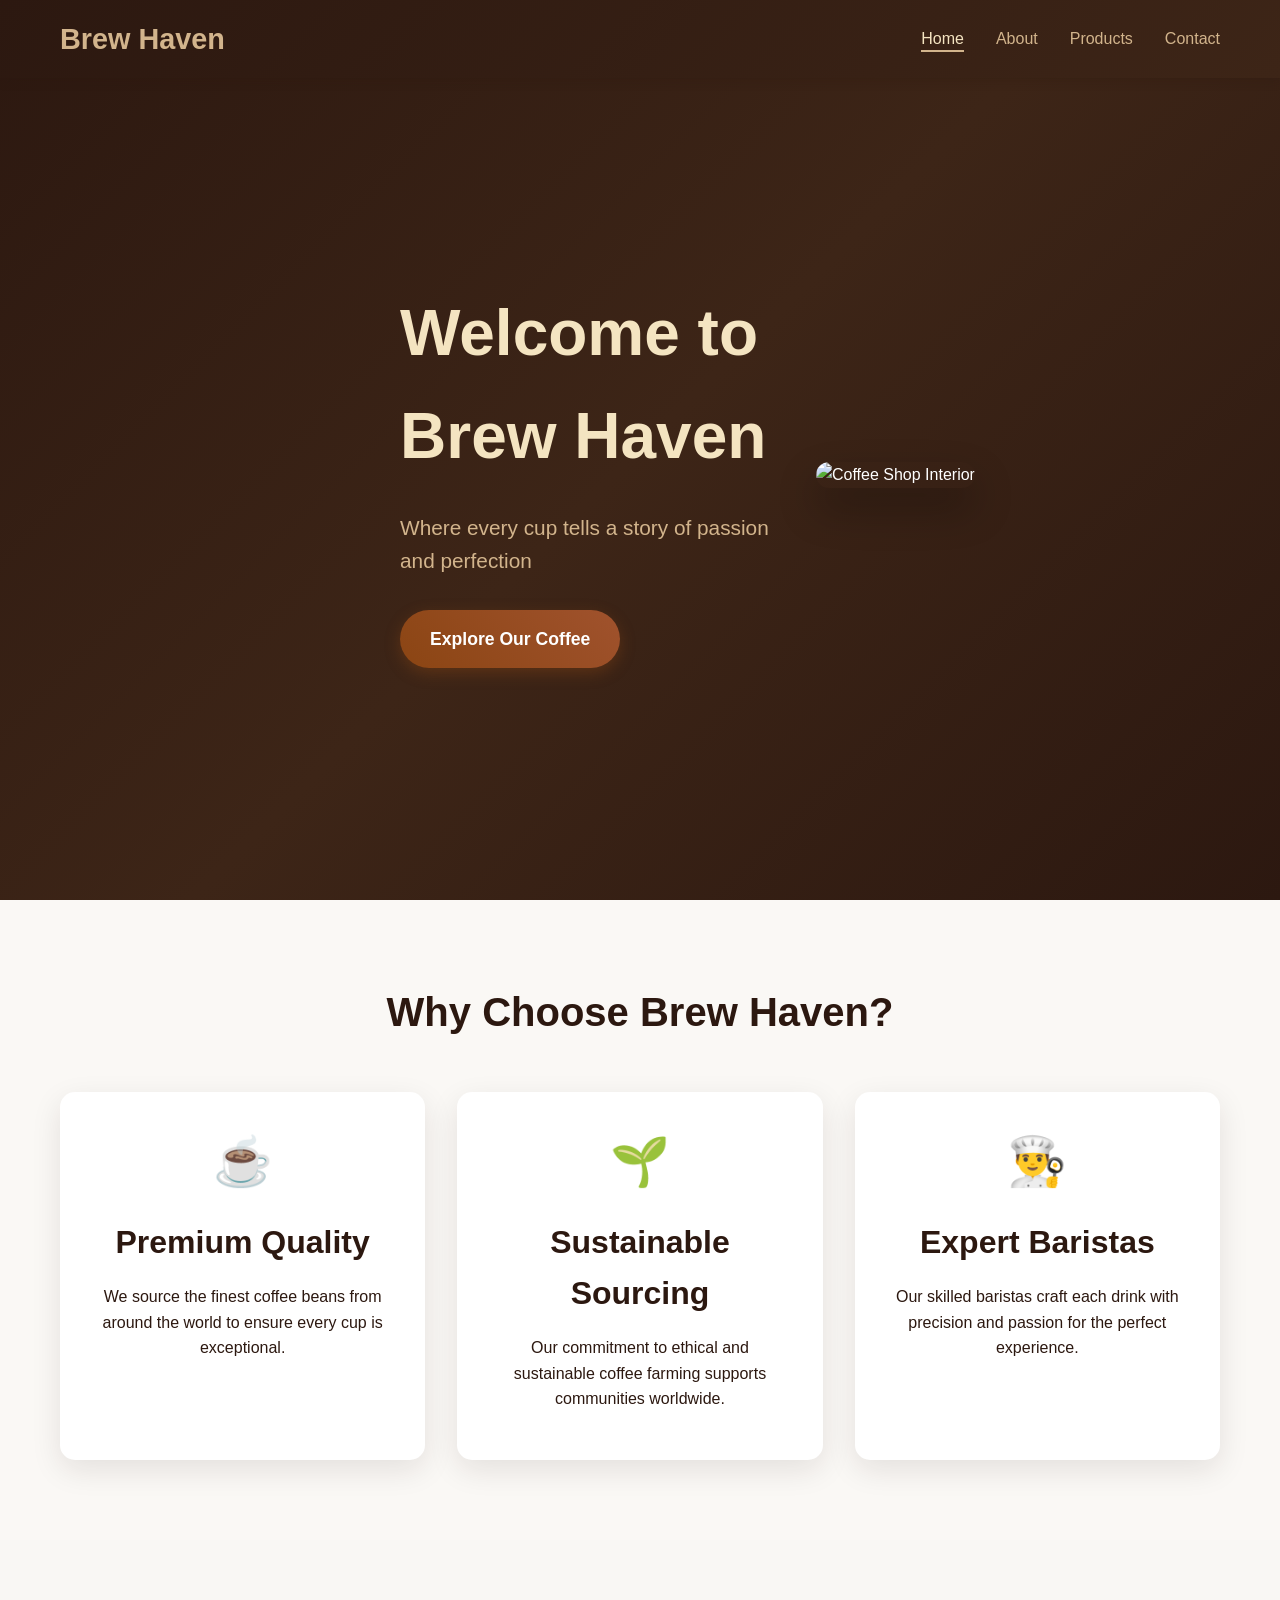
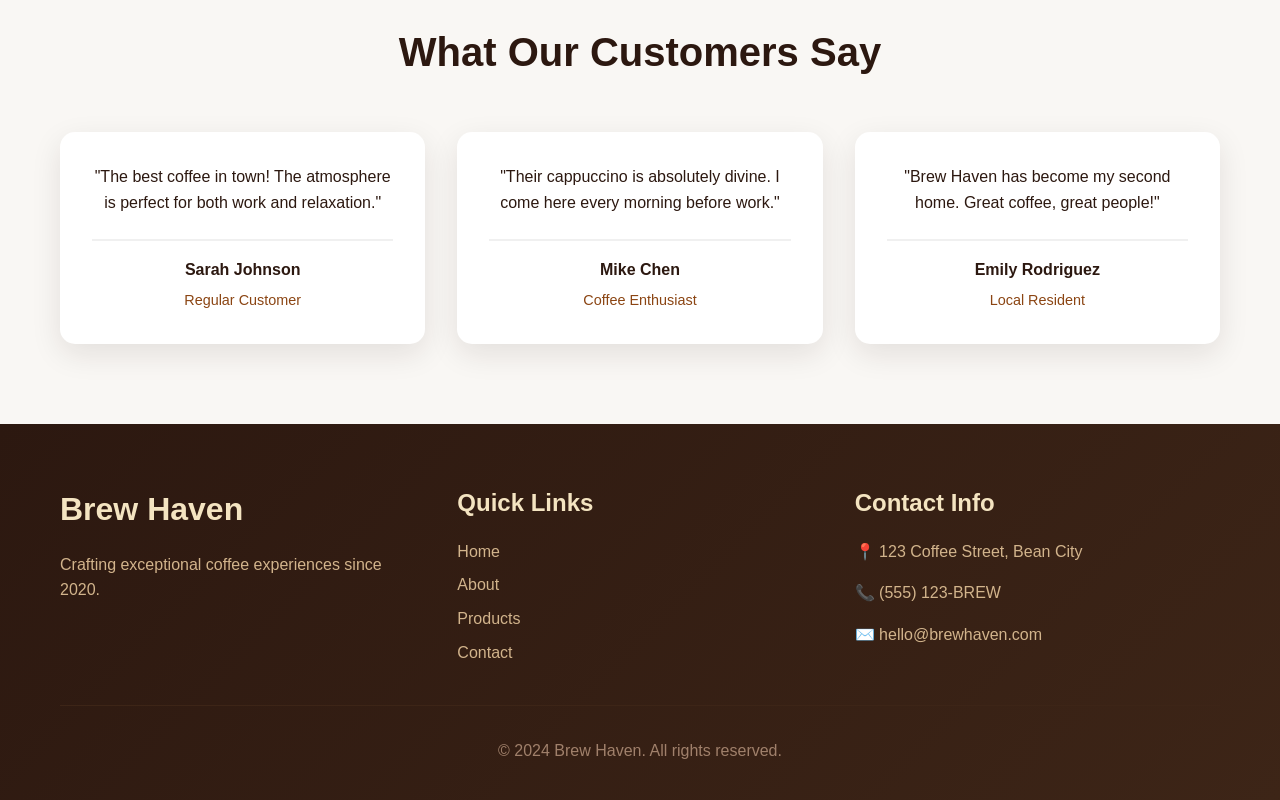
==== index.html @ 13710eea "First" ====
<!DOCTYPE html>
<html lang="en">
<head>
    <meta charset="UTF-8">
    <meta name="viewport" content="width=device-width, initial-scale=1.0">
    <title>Brew Haven - Home</title>
    <link rel="stylesheet" href="style.css">
</head>
<body>
    <nav class="navbar">
        <div class="nav-container">
            <div class="logo">
                <h2>Brew Haven</h2>
            </div>
            <ul class="nav-menu">
                <li><a href="index.html" class="nav-link active">Home</a></li>
                <li><a href="About.html" class="nav-link">About</a></li>
                <li><a href="Categories.html" class="nav-link">Products</a></li>
                <li><a href="ContactUs.html" class="nav-link">Contact</a></li>
            </ul>
            <div class="hamburger">
                <span class="bar"></span>
                <span class="bar"></span>
                <span class="bar"></span>
            </div>
        </div>
    </nav>

    <section class="hero">
        <div class="hero-content">
            <h1>Welcome to Brew Haven</h1>
            <p>Where every cup tells a story of passion and perfection</p>
            <a href="Categories.html" class="cta-button">Explore Our Coffee</a>
        </div>
        <div class="hero-image">
            <img src="https://images.unsplash.com/photo-1447933601403-0c6688de566e?ixlib=rb-4.0.3&ixid=M3wxMjA3fDB8MHxwaG90by1wYWdlfHx8fGVufDB8fHx8fA%3D%3D&auto=format&fit=crop&w=1000&q=80" alt="Coffee Shop Interior">
        </div>
    </section>

    <section class="features">
        <div class="container">
            <h2>Why Choose Brew Haven?</h2>
            <div class="feature-grid">
                <div class="feature-card">
                    <div class="feature-icon">☕</div>
                    <h3>Premium Quality</h3>
                    <p>We source the finest coffee beans from around the world to ensure every cup is exceptional.</p>
                </div>
                <div class="feature-card">
                    <div class="feature-icon">🌱</div>
                    <h3>Sustainable Sourcing</h3>
                    <p>Our commitment to ethical and sustainable coffee farming supports communities worldwide.</p>
                </div>
                <div class="feature-card">
                    <div class="feature-icon">👨‍🍳</div>
                    <h3>Expert Baristas</h3>
                    <p>Our skilled baristas craft each drink with precision and passion for the perfect experience.</p>
                </div>
            </div>
        </div>
    </section>

    <section class="testimonials">
        <div class="container">
            <h2>What Our Customers Say</h2>
            <div class="testimonial-grid">
                <div class="testimonial-card">
                    <p>"The best coffee in town! The atmosphere is perfect for both work and relaxation."</p>
                    <div class="customer-info">
                        <strong>Sarah Johnson</strong>
                        <span>Regular Customer</span>
                    </div>
                </div>
                <div class="testimonial-card">
                    <p>"Their cappuccino is absolutely divine. I come here every morning before work."</p>
                    <div class="customer-info">
                        <strong>Mike Chen</strong>
                        <span>Coffee Enthusiast</span>
                    </div>
                </div>
                <div class="testimonial-card">
                    <p>"Brew Haven has become my second home. Great coffee, great people!"</p>
                    <div class="customer-info">
                        <strong>Emily Rodriguez</strong>
                        <span>Local Resident</span>
                    </div>
                </div>
            </div>
        </div>
    </section>

    <footer class="footer">
        <div class="container">
            <div class="footer-content">
                <div class="footer-section">
                    <h3>Brew Haven</h3>
                    <p>Crafting exceptional coffee experiences since 2020.</p>
                </div>
                <div class="footer-section">
                    <h4>Quick Links</h4>
                    <ul>
                        <li><a href="index.html">Home</a></li>
                        <li><a href="about.html">About</a></li>
                        <li><a href="products.html">Products</a></li>
                        <li><a href="contact.html">Contact</a></li>
                    </ul>
                </div>
                <div class="footer-section">
                    <h4>Contact Info</h4>
                    <p>📍 123 Coffee Street, Bean City</p>
                    <p>📞 (555) 123-BREW</p>
                    <p>✉️ hello@brewhaven.com</p>
                </div>
            </div>
            <div class="footer-bottom">
                <p>&copy; 2024 Brew Haven. All rights reserved.</p>
            </div>
        </div>
    </footer>

    <script src="script.js"></script>
</body>
</html>
---- style.css ----
/* Reset and Base Styles */
* {
    margin: 0;
    padding: 0;
    box-sizing: border-box;
}

body {
    font-family: 'Segoe UI', Tahoma, Geneva, Verdana, sans-serif;
    line-height: 1.6;
    color: #2c1810;
    background-color: #faf8f5;
}

.container {
    max-width: 1200px;
    margin: 0 auto;
    padding: 0 20px;
}

/* Typography */
h1, h2, h3, h4 {
    color: #2c1810;
    margin-bottom: 1rem;
}

h1 { font-size: 3rem; }
h2 { font-size: 2.5rem; }
h3 { font-size: 2rem; }
h4 { font-size: 1.5rem; }

p { margin-bottom: 1rem; }

/* Navigation */
.navbar {
    background: linear-gradient(135deg, #2c1810 0%, #3d2517 100%);
    padding: 1rem 0;
    position: fixed;
    width: 100%;
    top: 0;
    z-index: 1000;
    box-shadow: 0 2px 10px rgba(44, 24, 16, 0.3);
}

.nav-container {
    max-width: 1200px;
    margin: 0 auto;
    padding: 0 20px;
    display: flex;
    justify-content: space-between;
    align-items: center;
}

.logo h2 {
    color: #d2b48c;
    font-size: 1.8rem;
    font-weight: bold;
    margin: 0;
}

.nav-menu {
    display: flex;
    list-style: none;
    gap: 2rem;
}

.nav-link {
    color: #d2b48c;
    text-decoration: none;
    font-weight: 500;
    transition: all 0.3s ease;
    position: relative;
}

.nav-link:hover, .nav-link.active {
    color: #f4e4c1;
    transform: translateY(-2px);
}

.nav-link.active::after {
    content: '';
    position: absolute;
    bottom: -5px;
    left: 0;
    width: 100%;
    height: 2px;
    background: #d2b48c;
}

/* Hamburger Menu */
.hamburger {
    display: none;
    flex-direction: column;
    cursor: pointer;
}

.bar {
    width: 25px;
    height: 3px;
    background-color: #d2b48c;
    margin: 3px 0;
    transition: 0.3s;
}

/* Hero Section */
.hero {
    display: flex;
    align-items: center;
    min-height: 100vh;
    padding: 100px 80px 50px 400px;
  
    background: linear-gradient(135deg, #2c1810 0%, #3d2517 50%, #2c1810 100%);
    color: white;
}

.hero-content {
    flex: 1;
    max-width: 600px;
    margin-right: 2rem;
}

.hero-content h1 {
    font-size: 4rem;
    margin-bottom: 1.5rem;
    color: #f4e4c1;
    animation: fadeInUp 1s ease;
}

.hero-content p {
    font-size: 1.3rem;
    margin-bottom: 2rem;
    color: #d2b48c;
    animation: fadeInUp 1s ease 0.2s both;
}

.hero-image {
    flex: 1;
    max-width: 500px;
    animation: fadeIn 1s ease 0.4s both;
}

.hero-image img {
    width: 100%;
    height: auto;
    border-radius: 15px;
    box-shadow: 0 20px 40px rgba(0, 0, 0, 0.3);
}

.cta-button {
    display: inline-block;
    background: linear-gradient(45deg, #8b4513, #a0522d);
    color: white;
    padding: 15px 30px;
    text-decoration: none;
    border-radius: 50px;
    font-weight: bold;
    font-size: 1.1rem;
    transition: all 0.3s ease;
    box-shadow: 0 5px 15px rgba(139, 69, 19, 0.4);
    animation: fadeInUp 1s ease 0.6s both;
}

.cta-button:hover {
    background: linear-gradient(45deg, #a0522d, #8b4513);
    transform: translateY(-3px);
    box-shadow: 0 8px 25px rgba(139, 69, 19, 0.6);
}

/* Page Header */
.page-header {
    background: linear-gradient(135deg, #2c1810 0%, #3d2517 100%);
    color: white;
    text-align: center;
    padding: 150px 0 80px;
}

.page-header h1 {
    color: #f4e4c1;
    font-size: 3.5rem;
    margin-bottom: 1rem;
}

.page-header p {
    color: #d2b48c;
    font-size: 1.2rem;
}

/* Features Section */
.features {
    padding: 80px 0;
    background: #faf8f5;
}

.features h2 {
    text-align: center;
    margin-bottom: 3rem;
    color: #2c1810;
}

.feature-grid {
    display: grid;
    grid-template-columns: repeat(auto-fit, minmax(300px, 1fr));
    gap: 2rem;
}

.feature-card {
    background: white;
    padding: 2rem;
    border-radius: 15px;
    text-align: center;
    box-shadow: 0 10px 30px rgba(44, 24, 16, 0.1);
    transition: transform 0.3s ease;
}

.feature-card:hover {
    transform: translateY(-10px);
}

.feature-icon {
    font-size: 3rem;
    margin-bottom: 1rem;
}

/* Products Section */
.products-section {
    padding: 80px 0;
}

.filter-buttons {
    display: flex;
    justify-content: center;
    gap: 1rem;
    margin-bottom: 3rem;
    flex-wrap: wrap;
}

.filter-btn {
    padding: 12px 24px;
    border: 2px solid #8b4513;
    background: transparent;
    color: #8b4513;
    border-radius: 25px;
    cursor: pointer;
    font-weight: 500;
    transition: all 0.3s ease;
}

.filter-btn.active, .filter-btn:hover {
    background: #8b4513;
    color: white;
    transform: translateY(-2px);
}

.products-grid {
    display: grid;
    grid-template-columns: repeat(auto-fit, minmax(300px, 1fr));
    gap: 2rem;
}

.product-card {
    background: white;
    border-radius: 15px;
    overflow: hidden;
    box-shadow: 0 10px 30px rgba(44, 24, 16, 0.1);
    transition: transform 0.3s ease;
}

.product-card:hover {
    transform: translateY(-5px);
}

.product-image {
    position: relative;
    height: 250px;
    overflow: hidden;
}

.product-image img {
    width: 100%;
    height: 100%;
    object-fit: cover;
    transition: transform 0.3s ease;
}

.product-card:hover .product-image img {
    transform: scale(1.1);
}

.product-overlay {
    position: absolute;
    top: 0;
    left: 0;
    right: 0;
    bottom: 0;
    background: rgba(44, 24, 16, 0.8);
    display: flex;
    align-items: center;
    justify-content: center;
    opacity: 0;
    transition: opacity 0.3s ease;
}

.product-card:hover .product-overlay {
    opacity: 1;
}

.quick-view-btn {
    padding: 12px 24px;
    background: #d2b48c;
    color: #2c1810;
    border: none;
    border-radius: 25px;
    cursor: pointer;
    font-weight: bold;
    transition: all 0.3s ease;
}

.quick-view-btn:hover {
    background: #f4e4c1;
    transform: scale(1.05);
}

.product-info {
    padding: 1.5rem;
}

.product-info h3 {
    color: #2c1810;
    margin-bottom: 0.5rem;
}

.product-taste {
    color: #666;
    font-style: italic;
    margin-bottom: 1rem;
}

.product-footer {
    display: flex;
    justify-content: space-between;
    align-items: center;
}

.product-price {
    font-size: 1.25rem;
    font-weight: bold;
    color: #8b4513;
}

.add-to-cart {
    padding: 8px 16px;
    background: #8b4513;
    color: white;
    border: none;
    border-radius: 20px;
    cursor: pointer;
    font-weight: 500;
    transition: all 0.3s ease;
}

.add-to-cart:hover {
    background: #a0522d;
    transform: scale(1.05);
}

.loading {
    text-align: center;
    padding: 3rem;
    color: #666;
}

/* Modal */
.modal {
    display: none;
    position: fixed;
    z-index: 2000;
    left: 0;
    top: 0;
    width: 100%;
    height: 100%;
    background-color: rgba(0, 0, 0, 0.8);
}

.modal-content {
    background-color: white;
    margin: 5% auto;
    padding: 0;
    border-radius: 15px;
    width: 90%;
    max-width: 800px;
    position: relative;
}

.close-modal {
    position: absolute;
    right: 20px;
    top: 20px;
    font-size: 2rem;
    cursor: pointer;
    color: #666;
    z-index: 2001;
}

.close-modal:hover {
    color: #2c1810;
}

.modal-body {
    display: flex;
    border-radius: 15px;
    overflow: hidden;
}

.modal-image {
    flex: 1;
    max-width: 400px;
}

.modal-image img {
    width: 100%;
    height: 100%;
    object-fit: cover;
}

.modal-info {
    flex: 1;
    padding: 2rem;
}

.modal-ingredients, .modal-taste {
    margin-bottom: 1rem;
    color: #666;
}

.modal-price {
    font-size: 2rem;
    font-weight: bold;
    color: #8b4513;
    margin-bottom: 2rem;
}

.add-to-cart-btn {
    width: 100%;
    padding: 15px;
    background: #8b4513;
    color: white;
    border: none;
    border-radius: 10px;
    cursor: pointer;
    font-size: 1.1rem;
    font-weight: bold;
    transition: background 0.3s ease;
}

.add-to-cart-btn:hover {
    background: #a0522d;
}

/* About Page Styles */
.about-content {
    padding: 80px 0;
}

.about-grid {
    display: grid;
    grid-template-columns: 1fr 1fr;
    gap: 4rem;
    align-items: center;
}

.about-image img {
    width: 100%;
    border-radius: 15px;
    box-shadow: 0 15px 35px rgba(44, 24, 16, 0.2);
}

.values {
    padding: 80px 0;
    background: #f9f7f4;
}

.values h2 {
    text-align: center;
    margin-bottom: 3rem;
}

.values-grid {
    display: grid;
    grid-template-columns: repeat(auto-fit, minmax(250px, 1fr));
    gap: 2rem;
}

.value-card {
    background: white;
    padding: 2rem;
    border-radius: 15px;
    text-align: center;
    box-shadow: 0 10px 30px rgba(44, 24, 16, 0.1);
}

.value-icon {
    font-size: 3rem;
    margin-bottom: 1rem;
}

.team {
    padding: 80px 0;
}

.team h2 {
    text-align: center;
    margin-bottom: 3rem;
}

.team-grid {
    display: grid;
    grid-template-columns: repeat(auto-fit, minmax(250px, 1fr));
    gap: 2rem;
}

.team-member {
    text-align: center;
    background: white;
    padding: 2rem;
    border-radius: 15px;
    box-shadow: 0 10px 30px rgba(44, 24, 16, 0.1);
}

.member-image {
    width: 150px;
    height: 150px;
    border-radius: 50%;
    overflow: hidden;
    margin: 0 auto 1rem;
}

.member-image img {
    width: 100%;
    height: 100%;
    object-fit: cover;
}

.role {
    color: #8b4513;
    font-weight: bold;
    font-size: 0.9rem;
}

/* Contact Page Styles */
.contact-section {
    padding: 80px 0;
}

.contact-grid {
    display: grid;
    grid-template-columns: 1fr 1fr;
    gap: 4rem;
}

.contact-details {
    margin: 2rem 0;
}

.contact-item {
    display: flex;
    align-items: flex-start;
    margin-bottom: 2rem;
}

.contact-icon {
    font-size: 1.5rem;
    margin-right: 1rem;
    margin-top: 0.5rem;
}

.contact-text h4 {
    color: #2c1810;
    margin-bottom: 0.5rem;
}

.hours-section {
    background: #f9f7f4;
    padding: 2rem;
    border-radius: 15px;
    margin-top: 2rem;
}

.hours-grid {
    display: flex;
    flex-direction: column;
    gap: 0.5rem;
}

.hours-item {
    display: flex;
    justify-content: space-between;
    padding: 0.5rem 0;
    border-bottom: 1px solid #e0e0e0;
}

.hours-item:last-child {
    border-bottom: none;
}

.day {
    font-weight: 500;
}

.time {
    color: #8b4513;
    font-weight: bold;
}

.contact-form {
    background: white;
    padding: 2rem;
    border-radius: 15px;
    box-shadow: 0 10px 30px rgba(44, 24, 16, 0.1);
}

.form-group {
    margin-bottom: 1.5rem;
}

.form-group input,
.form-group select,
.form-group textarea {
    width: 100%;
    padding: 15px;
    border: 2px solid #e0e0e0;
    border-radius: 10px;
    font-size: 1rem;
    transition: border-color 0.3s ease;
}

.form-group input:focus,
.form-group select:focus,
.form-group textarea:focus {
    outline: none;
    border-color: #8b4513;
}

.submit-btn {
    width: 100%;
    padding: 15px;
    background: #8b4513;
    color: white;
    border: none;
    border-radius: 10px;
    cursor: pointer;
    font-size: 1.1rem;
    font-weight: bold;
    transition: all 0.3s ease;
}

.submit-btn:hover {
    background: #a0522d;
    transform: translateY(-2px);
}

.map-section {
    padding: 80px 0;
    background: #f9f7f4;
}

.map-section h2 {
    text-align: center;
    margin-bottom: 3rem;
}

.map-container {
    position: relative;
    border-radius: 15px;
    overflow: hidden;
    box-shadow: 0 15px 35px rgba(44, 24, 16, 0.2);
}

.map-placeholder {
    position: relative;
    height: 400px;
}

.map-placeholder img {
    width: 100%;
    height: 100%;
    object-fit: cover;
}

.map-overlay {
    position: absolute;
    top: 50%;
    left: 50%;
    transform: translate(-50%, -50%);
    text-align: center;
    background: rgba(255, 255, 255, 0.9);
    padding: 1rem;
    border-radius: 10px;
}

.marker-icon {
    font-size: 2rem;
    margin-bottom: 0.5rem;
}

.social-section {
    padding: 80px 0;
    text-align: center;
}

.social-section h2 {
    margin-bottom: 1rem;
}

.social-section p {
    margin-bottom: 3rem;
    color: #666;
}

.social-links {
    display: flex;
    justify-content: center;
    gap: 2rem;
    flex-wrap: wrap;
}

.social-link {
    display: flex;
    align-items: center;
    gap: 0.5rem;
    padding: 15px 30px;
    background: white;
    color: #2c1810;
    text-decoration: none;
    border-radius: 50px;
    box-shadow: 0 5px 15px rgba(44, 24, 16, 0.1);
    transition: all 0.3s ease;
    font-weight: 500;
}

.social-link:hover {
    transform: translateY(-3px);
    box-shadow: 0 10px 25px rgba(44, 24, 16, 0.2);
    background: #8b4513;
    color: white;
}

.social-icon {
    font-size: 1.2rem;
}

/* Testimonials */
.testimonials {
    padding: 80px 0;
    background: #f9f7f4;
}

.testimonials h2 {
    text-align: center;
    margin-bottom: 3rem;
}

.testimonial-grid {
    display: grid;
    grid-template-columns: repeat(auto-fit, minmax(300px, 1fr));
    gap: 2rem;
}

.testimonial-card {
    background: white;
    padding: 2rem;
    border-radius: 15px;
    box-shadow: 0 10px 30px rgba(44, 24, 16, 0.1);
    text-align: center;
}

.customer-info {
    margin-top: 1.5rem;
    padding-top: 1rem;
    border-top: 2px solid #f0f0f0;
}

.customer-info strong {
    display: block;
    color: #2c1810;
    margin-bottom: 0.25rem;
}

.customer-info span {
    color: #8b4513;
    font-size: 0.9rem;
}

/* Footer */
.footer {
    background: linear-gradient(135deg, #2c1810 0%, #3d2517 100%);
    color: #d2b48c;
    padding: 60px 0 20px;
}

.footer-content {
    display: grid;
    grid-template-columns: repeat(auto-fit, minmax(250px, 1fr));
    gap: 2rem;
    margin-bottom: 2rem;
}

.footer-section h3, .footer-section h4 {
    color: #f4e4c1;
    margin-bottom: 1rem;
}

.footer-section ul {
    list-style: none;
}

.footer-section ul li {
    margin-bottom: 0.5rem;
}

.footer-section ul li a {
    color: #d2b48c;
    text-decoration: none;
    transition: color 0.3s ease;
}

.footer-section ul li a:hover {
    color: #f4e4c1;
}

.footer-bottom {
    text-align: center;
    padding-top: 2rem;
    border-top: 1px solid #3d2517;
    color: #a0806b;
}

/* Animations */
@keyframes fadeIn {
    from { opacity: 0; }
    to { opacity: 1; }
}

@keyframes fadeInUp {
    from {
        opacity: 0;
        transform: translateY(30px);
    }
    to {
        opacity: 1;
        transform: translateY(0);
    }
}

/* Responsive Design */
@media (max-width: 768px) {
    .hamburger {
        display: flex;
    }

    .nav-menu {
        position: fixed;
        left: -100%;
        top: 80px;
        flex-direction: column;
        background-color: #2c1810;
        width: 100%;
        text-align: center;
        transition: 0.3s;
        padding: 2rem 0;
        box-shadow: 0 10px 27px rgba(0, 0, 0, 0.05);
    }

    .nav-menu.active {
        left: 0;
    }

    .nav-menu li {
        margin: 1rem 0;
    }

    .hero {
        flex-direction: column;
        text-align: center;
        padding: 120px 20px 50px;
    }

    .hero-content {
        margin-right: 0;
        margin-bottom: 2rem;
    }

    .hero-content h1 {
        font-size: 2.5rem;
    }

    .page-header h1 {
        font-size: 2.5rem;
    }

    .about-grid,
    .contact-grid {
        grid-template-columns: 1fr;
        gap: 2rem;
    }

    .modal-body {
        flex-direction: column;
    }

    .modal-image {
        max-width: none;
        height: 250px;
    }

    .filter-buttons {
        justify-content: center;
    }

    .filter-btn {
        padding: 10px 20px;
        font-size: 0.9rem;
    }

    .products-grid {
        grid-template-columns: 1fr;
        gap: 1.5rem;
    }

    .social-links {
        flex-direction: column;
        align-items: center;
    }

    .social-link {
        width: 200px;
        justify-content: center;
    }

    h1 { font-size: 2rem; }
    h2 { font-size: 1.8rem; }
    h3 { font-size: 1.5rem; }
}

@media (max-width: 480px) {
    .container {
        padding: 0 15px;
    }

    .hero-content h1 {
        font-size: 2rem;
    }

    .page-header h1 {
        font-size: 2rem;
    }

    .feature-grid,
    .values-grid,
    .team-grid {
        grid-template-columns: 1fr;
    }

    .testimonial-grid {
        grid-template-columns: 1fr;
    }

    .modal-content {
        width: 95%;
        margin: 10% auto;
    }

    .modal-info {
        padding: 1.5rem;
    }
}
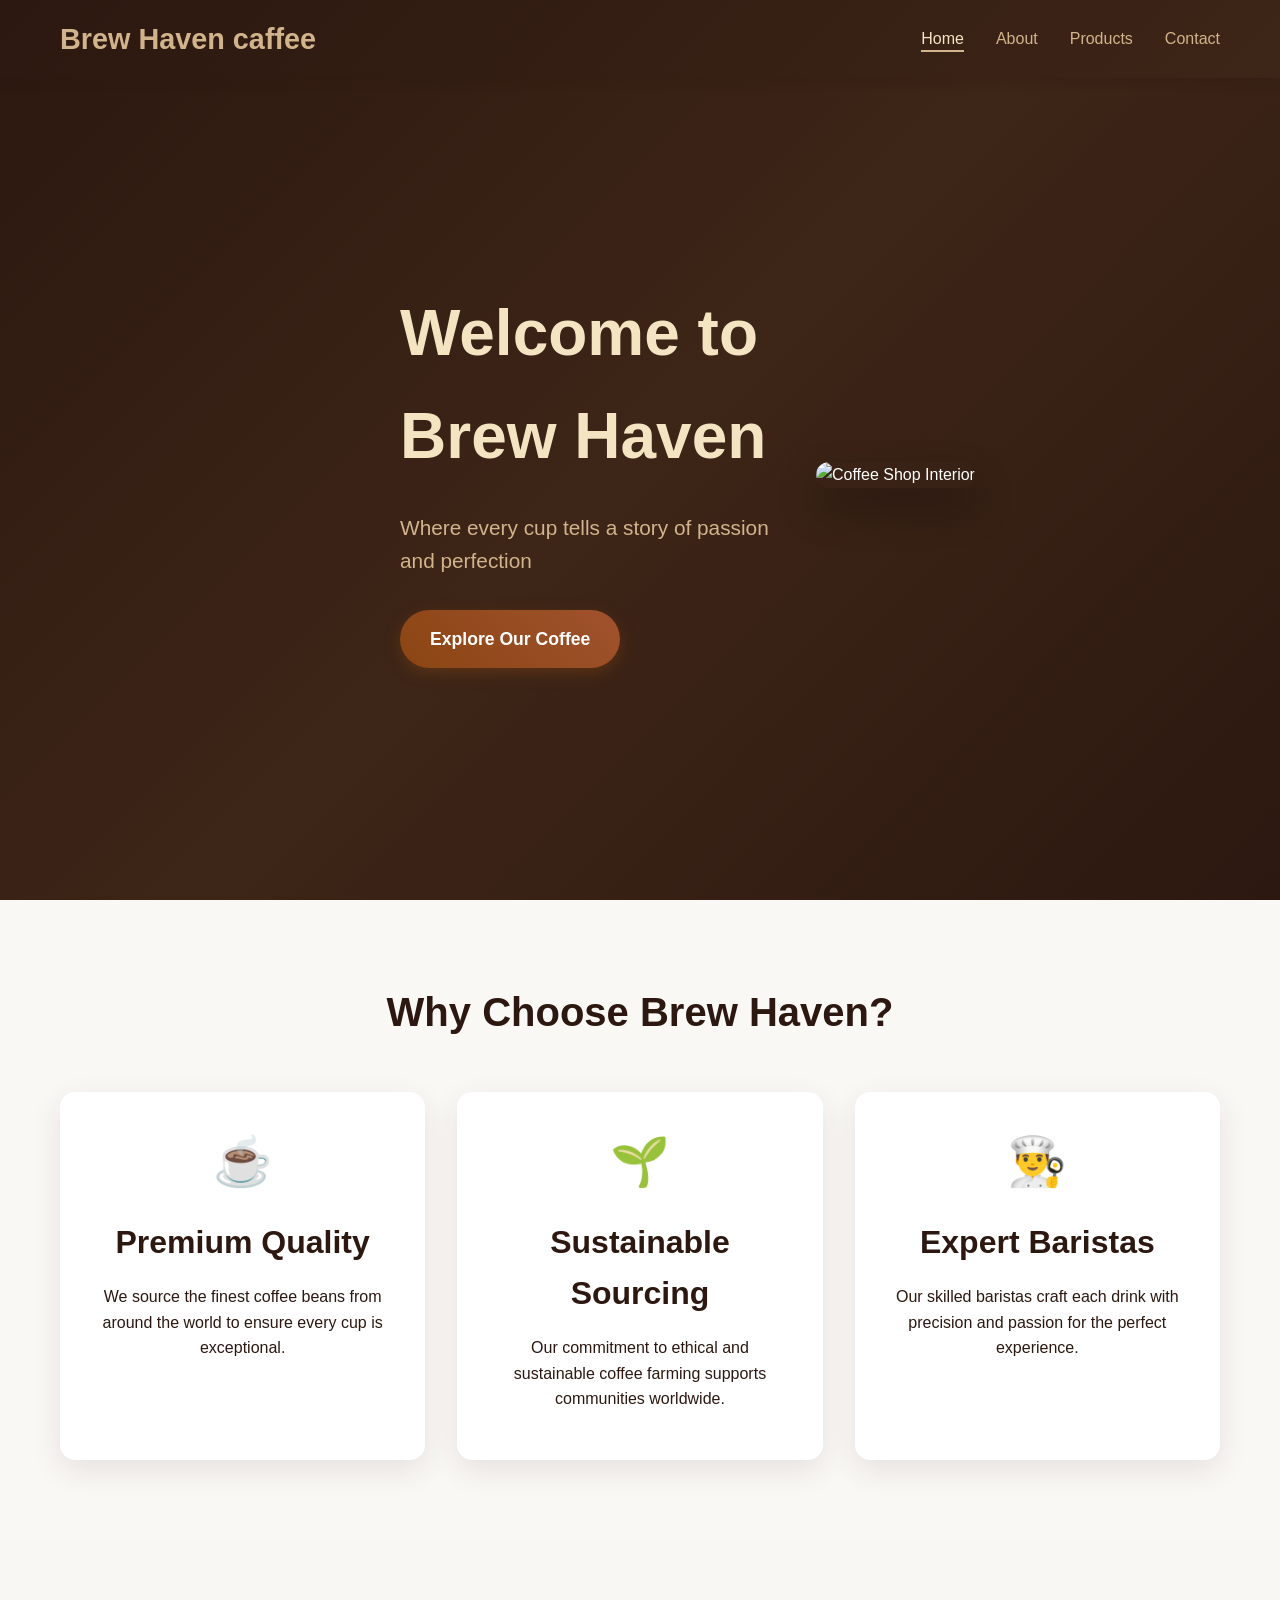
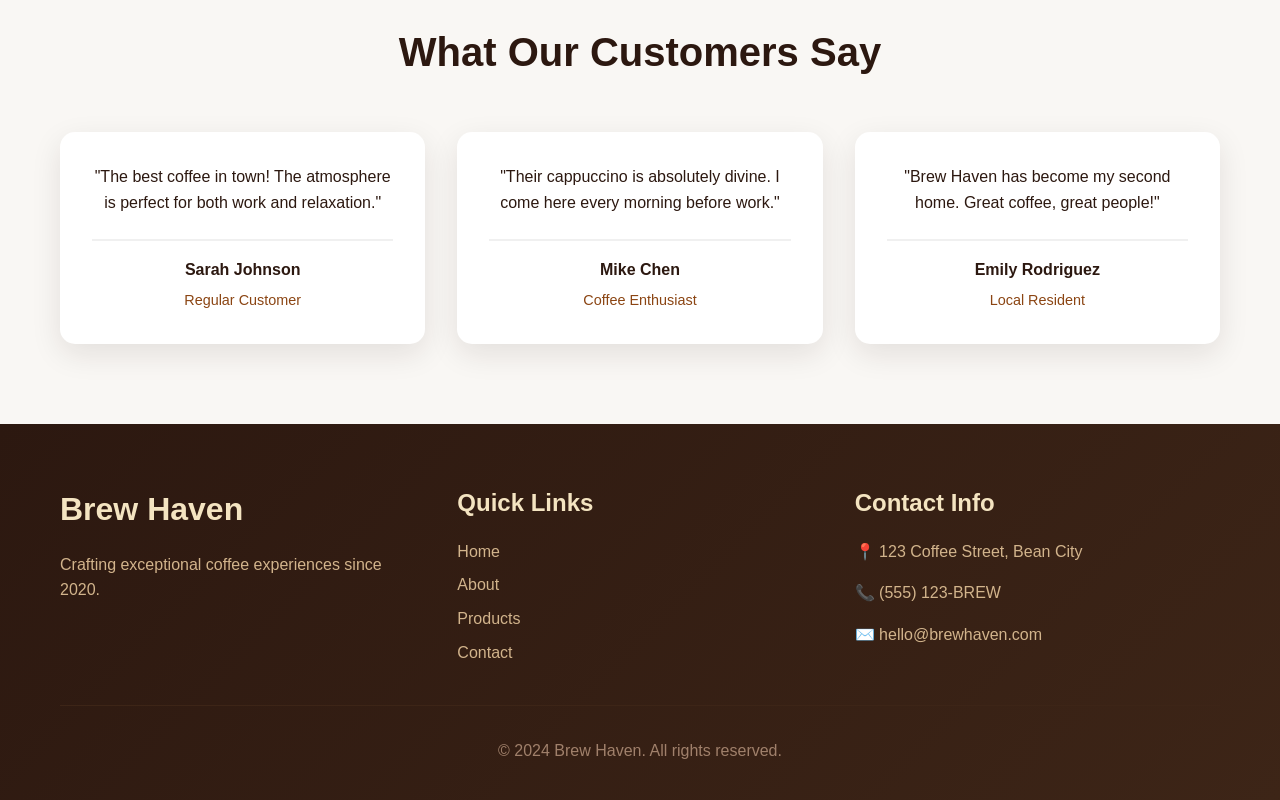
==== commit a971f90c: "changed name" ====
--- a/index.html
+++ b/index.html
@@ -10,7 +10,7 @@
     <nav class="navbar">
         <div class="nav-container">
             <div class="logo">
-                <h2>Brew Haven</h2>
+                <h2>Brew Haven caffee</h2>
             </div>
             <ul class="nav-menu">
                 <li><a href="index.html" class="nav-link active">Home</a></li>
